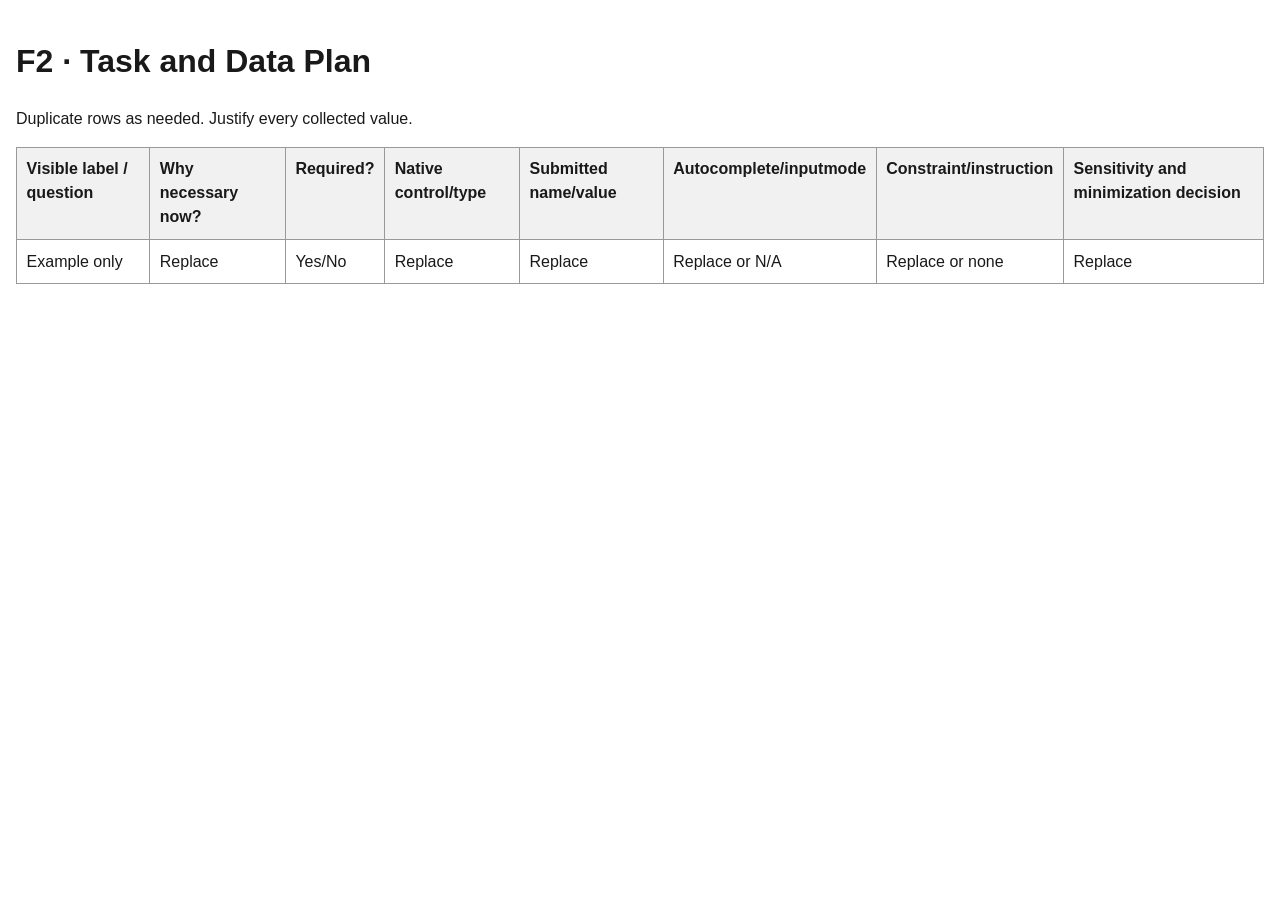
==== field-inventory-template.html @ d6e0f592 "first commit" ====
<!doctype html>
<html lang="en">
    <head>
        <meta charset="utf-8">
        <meta name="viewport" content="width=device-width,initial-scale=1">
        <title>Field Inventory</title>
        <style>
        body{
            font-family:Arial,sans-serif;
            line-height:1.5;
            max-width:80rem;
            margin:auto;
            padding:1rem;
            color:#191919;
        }
        table{
            width:100%;
            border-collapse:collapse;
        }
        th,td{
            padding:.6rem;
            border:1px solid #999;
            text-align:left;
            vertical-align:top;
        }
        th{
            background:#f1f1f1;
        }
        </style>
        </head>
        <body>
            <h1>F2 · Task and Data Plan</h1>
            <p>Duplicate rows as needed. Justify every collected value.</p>
            <table>
                <thead>
                    <tr>
                        <th>Visible label / question</th>
                        <th>Why necessary now?</th>
                        <th>Required?</th>
                        <th>Native control/type</th>
                        <th>Submitted name/value</th>
                        <th>Autocomplete/inputmode</th>
                        <th>Constraint/instruction</th>
                        <th>Sensitivity and minimization decision</th>
                    </tr>
                </thead>
                <tbody>
                    <tr>
                        <td>Example only</td>
                        <td>Replace</td>
                        <td>Yes/No</td>
                        <td>Replace</td>
                        <td>Replace</td>
                        <td>Replace or N/A</td>
                        <td>Replace or none</td>
                        <td>Replace</td>
                    </tr>
                </tbody>
            </table>
        </body>
        </html>
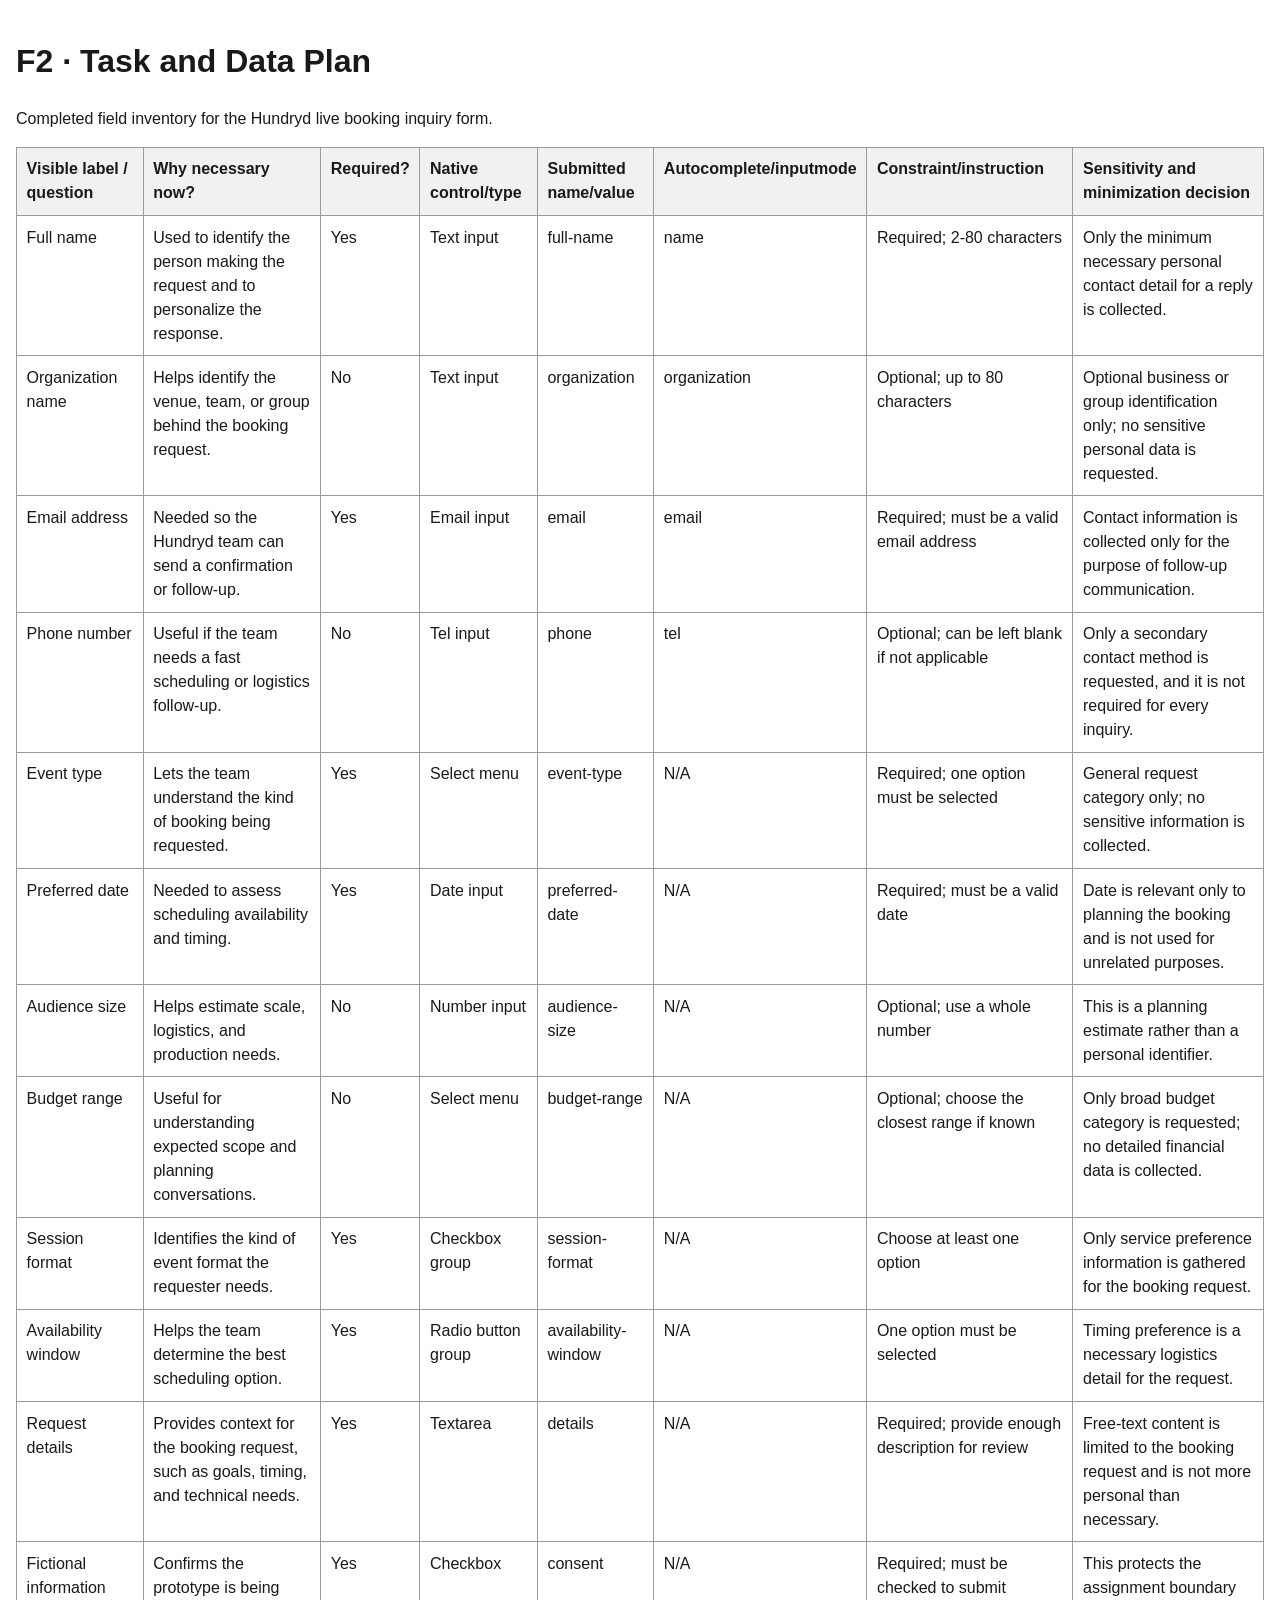
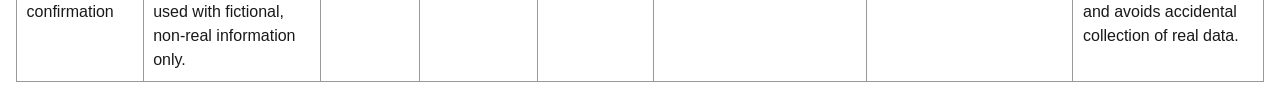
==== commit 78f76f4f: "add all values needed for form in the template" ====
--- a/field-inventory-template.html
+++ b/field-inventory-template.html
@@ -1,61 +1,179 @@
 <!doctype html>
 <html lang="en">
-    <head>
-        <meta charset="utf-8">
-        <meta name="viewport" content="width=device-width,initial-scale=1">
-        <title>Field Inventory</title>
-        <style>
-        body{
-            font-family:Arial,sans-serif;
-            line-height:1.5;
-            max-width:80rem;
-            margin:auto;
-            padding:1rem;
-            color:#191919;
+
+<head>
+    <meta charset="utf-8">
+    <meta name="viewport" content="width=device-width,initial-scale=1">
+    <title>Field Inventory</title>
+    <style>
+        body {
+            font-family: Arial, sans-serif;
+            line-height: 1.5;
+            max-width: 80rem;
+            margin: auto;
+            padding: 1rem;
+            color: #191919;
         }
-        table{
-            width:100%;
-            border-collapse:collapse;
+
+        table {
+            width: 100%;
+            border-collapse: collapse;
         }
-        th,td{
-            padding:.6rem;
-            border:1px solid #999;
-            text-align:left;
-            vertical-align:top;
+
+        th,
+        td {
+            padding: .6rem;
+            border: 1px solid #999;
+            text-align: left;
+            vertical-align: top;
         }
-        th{
-            background:#f1f1f1;
+
+        th {
+            background: #f1f1f1;
         }
-        </style>
-        </head>
-        <body>
-            <h1>F2 · Task and Data Plan</h1>
-            <p>Duplicate rows as needed. Justify every collected value.</p>
-            <table>
-                <thead>
-                    <tr>
-                        <th>Visible label / question</th>
-                        <th>Why necessary now?</th>
-                        <th>Required?</th>
-                        <th>Native control/type</th>
-                        <th>Submitted name/value</th>
-                        <th>Autocomplete/inputmode</th>
-                        <th>Constraint/instruction</th>
-                        <th>Sensitivity and minimization decision</th>
-                    </tr>
-                </thead>
-                <tbody>
-                    <tr>
-                        <td>Example only</td>
-                        <td>Replace</td>
-                        <td>Yes/No</td>
-                        <td>Replace</td>
-                        <td>Replace</td>
-                        <td>Replace or N/A</td>
-                        <td>Replace or none</td>
-                        <td>Replace</td>
-                    </tr>
-                </tbody>
-            </table>
-        </body>
-        </html>
+    </style>
+</head>
+
+<body>
+    <h1>F2 · Task and Data Plan</h1>
+    <p>Completed field inventory for the Hundryd live booking inquiry form.</p>
+
+    <table>
+        <thead>
+            <tr>
+                <th>Visible label / question</th>
+                <th>Why necessary now?</th>
+                <th>Required?</th>
+                <th>Native control/type</th>
+                <th>Submitted name/value</th>
+                <th>Autocomplete/inputmode</th>
+                <th>Constraint/instruction</th>
+                <th>Sensitivity and minimization decision</th>
+            </tr>
+        </thead>
+        <tbody>
+            <tr>
+                <td>Full name</td>
+                <td>Used to identify the person making the request and to personalize the response.</td>
+                <td>Yes</td>
+                <td>Text input</td>
+                <td>full-name</td>
+                <td>name</td>
+                <td>Required; 2-80 characters</td>
+                <td>Only the minimum necessary personal contact detail for a reply is collected.</td>
+            </tr>
+            <tr>
+                <td>Organization name</td>
+                <td>Helps identify the venue, team, or group behind the booking request.</td>
+                <td>No</td>
+                <td>Text input</td>
+                <td>organization</td>
+                <td>organization</td>
+                <td>Optional; up to 80 characters</td>
+                <td>Optional business or group identification only; no sensitive personal data is requested.</td>
+            </tr>
+            <tr>
+                <td>Email address</td>
+                <td>Needed so the Hundryd team can send a confirmation or follow-up.</td>
+                <td>Yes</td>
+                <td>Email input</td>
+                <td>email</td>
+                <td>email</td>
+                <td>Required; must be a valid email address</td>
+                <td>Contact information is collected only for the purpose of follow-up communication.</td>
+            </tr>
+            <tr>
+                <td>Phone number</td>
+                <td>Useful if the team needs a fast scheduling or logistics follow-up.</td>
+                <td>No</td>
+                <td>Tel input</td>
+                <td>phone</td>
+                <td>tel</td>
+                <td>Optional; can be left blank if not applicable</td>
+                <td>Only a secondary contact method is requested, and it is not required for every inquiry.</td>
+            </tr>
+            <tr>
+                <td>Event type</td>
+                <td>Lets the team understand the kind of booking being requested.</td>
+                <td>Yes</td>
+                <td>Select menu</td>
+                <td>event-type</td>
+                <td>N/A</td>
+                <td>Required; one option must be selected</td>
+                <td>General request category only; no sensitive information is collected.</td>
+            </tr>
+            <tr>
+                <td>Preferred date</td>
+                <td>Needed to assess scheduling availability and timing.</td>
+                <td>Yes</td>
+                <td>Date input</td>
+                <td>preferred-date</td>
+                <td>N/A</td>
+                <td>Required; must be a valid date</td>
+                <td>Date is relevant only to planning the booking and is not used for unrelated purposes.</td>
+            </tr>
+            <tr>
+                <td>Audience size</td>
+                <td>Helps estimate scale, logistics, and production needs.</td>
+                <td>No</td>
+                <td>Number input</td>
+                <td>audience-size</td>
+                <td>N/A</td>
+                <td>Optional; use a whole number</td>
+                <td>This is a planning estimate rather than a personal identifier.</td>
+            </tr>
+            <tr>
+                <td>Budget range</td>
+                <td>Useful for understanding expected scope and planning conversations.</td>
+                <td>No</td>
+                <td>Select menu</td>
+                <td>budget-range</td>
+                <td>N/A</td>
+                <td>Optional; choose the closest range if known</td>
+                <td>Only broad budget category is requested; no detailed financial data is collected.</td>
+            </tr>
+            <tr>
+                <td>Session format</td>
+                <td>Identifies the kind of event format the requester needs.</td>
+                <td>Yes</td>
+                <td>Checkbox group</td>
+                <td>session-format</td>
+                <td>N/A</td>
+                <td>Choose at least one option</td>
+                <td>Only service preference information is gathered for the booking request.</td>
+            </tr>
+            <tr>
+                <td>Availability window</td>
+                <td>Helps the team determine the best scheduling option.</td>
+                <td>Yes</td>
+                <td>Radio button group</td>
+                <td>availability-window</td>
+                <td>N/A</td>
+                <td>One option must be selected</td>
+                <td>Timing preference is a necessary logistics detail for the request.</td>
+            </tr>
+            <tr>
+                <td>Request details</td>
+                <td>Provides context for the booking request, such as goals, timing, and technical needs.</td>
+                <td>Yes</td>
+                <td>Textarea</td>
+                <td>details</td>
+                <td>N/A</td>
+                <td>Required; provide enough description for review</td>
+                <td>Free-text content is limited to the booking request and is not more personal than necessary.</td>
+            </tr>
+            <tr>
+                <td>Fictional information confirmation</td>
+                <td>Confirms the prototype is being used with fictional, non-real information only.</td>
+                <td>Yes</td>
+                <td>Checkbox</td>
+                <td>consent</td>
+                <td>N/A</td>
+                <td>Required; must be checked to submit</td>
+                <td>This protects the assignment boundary and avoids accidental collection of real data.</td>
+            </tr>
+        </tbody>
+    </table>
+</body>
+
+</html>
